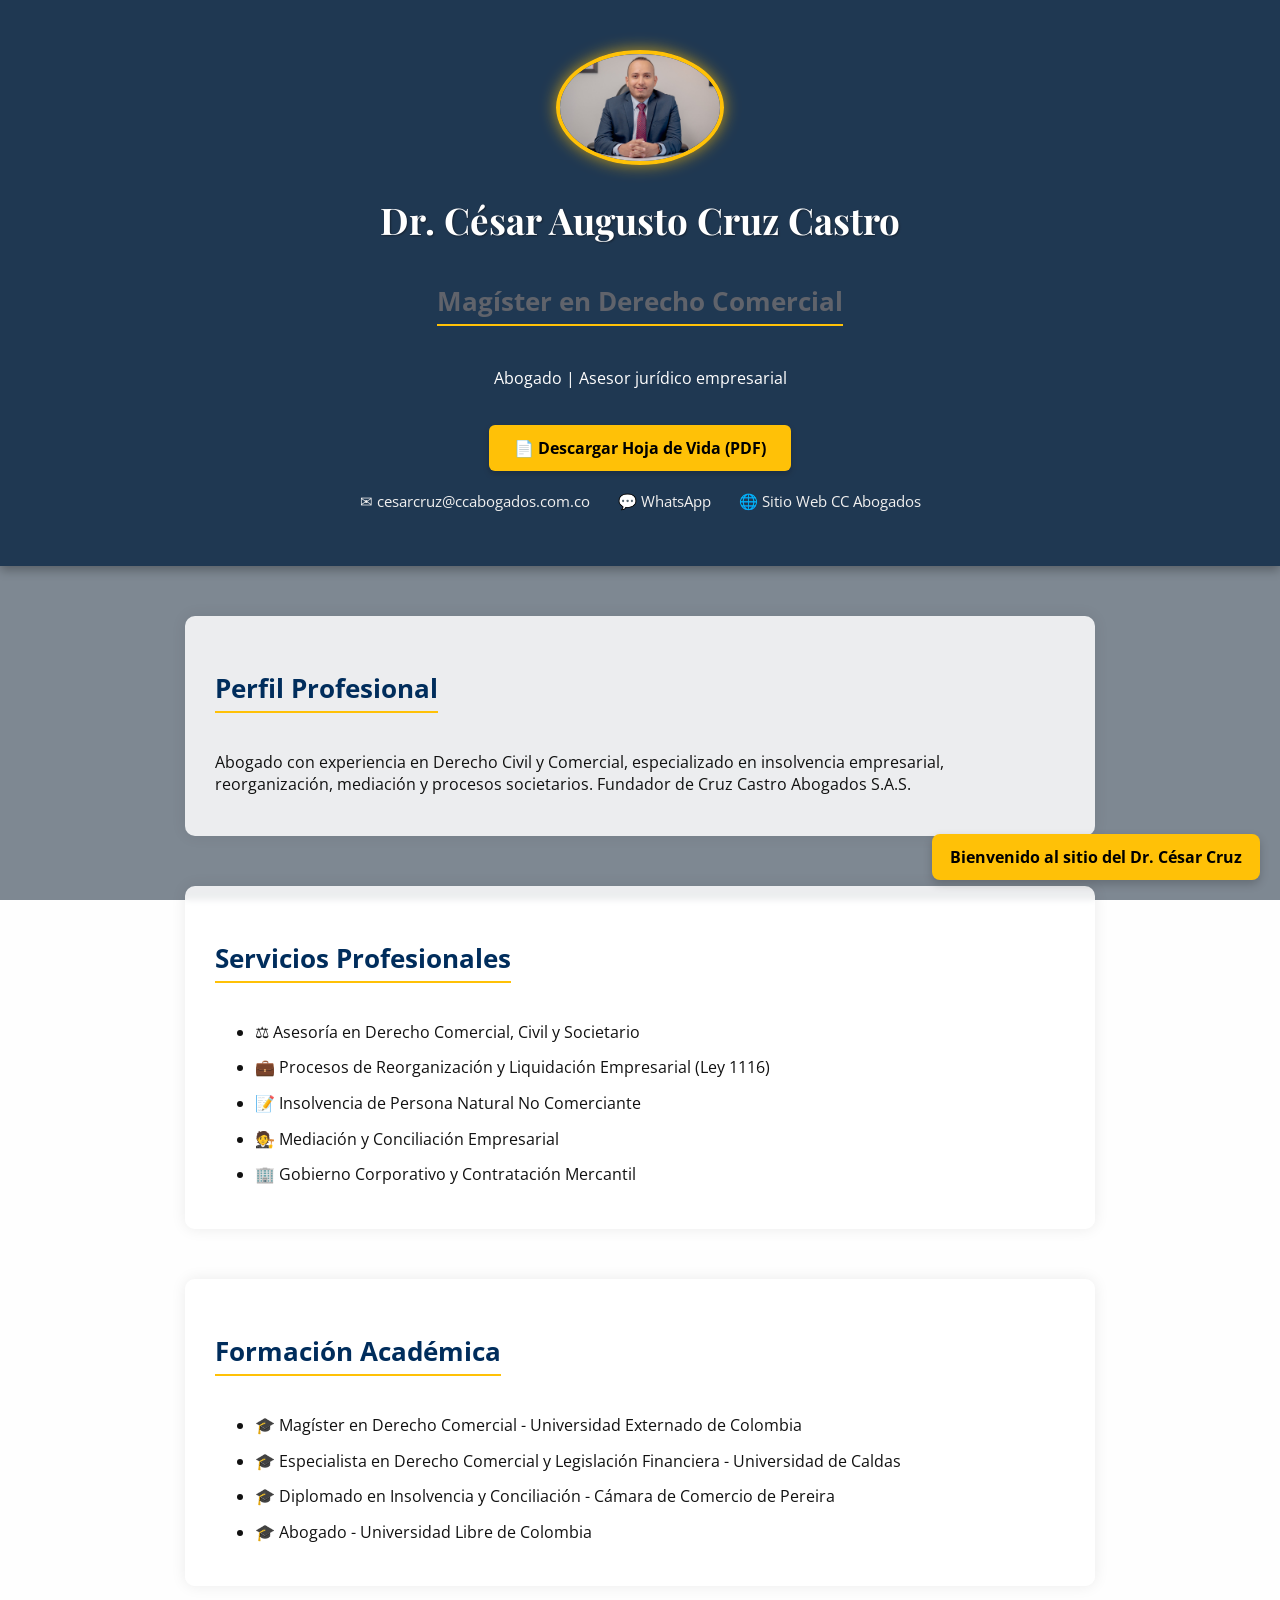
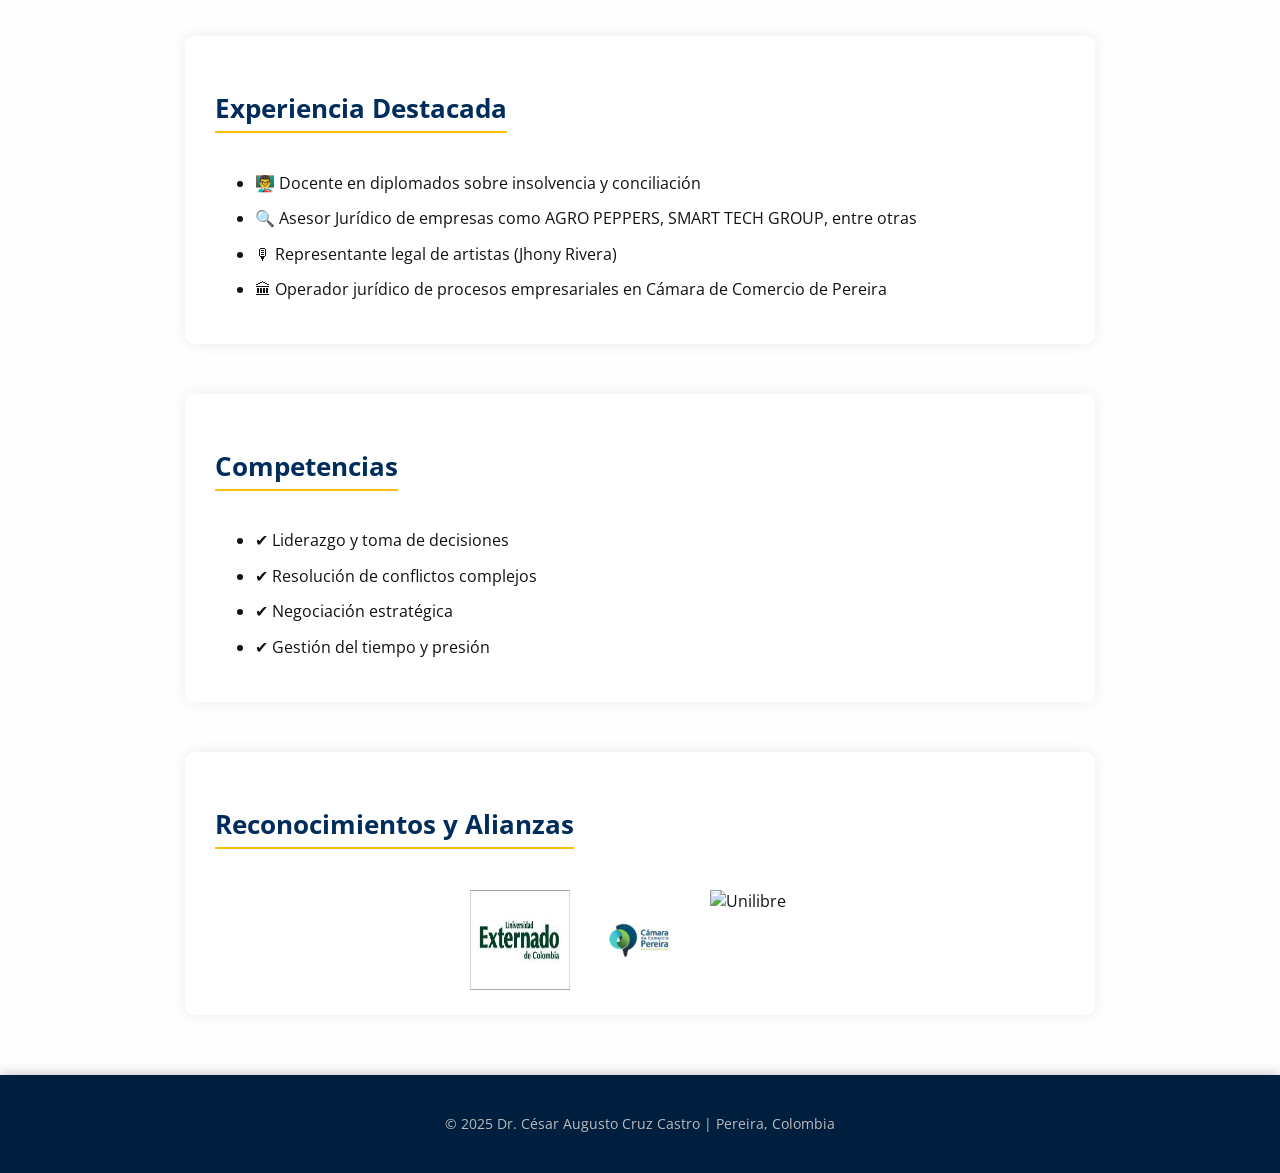
==== index.html @ fcf8c2a8 "Add files via upload" ====
<!DOCTYPE html>
<html lang="es">
<head>
  <meta charset="UTF-8" />
  <meta name="viewport" content="width=device-width, initial-scale=1.0"/>
  <title>César Augusto Cruz Castro - Hoja de Vida</title>

  <!-- Estilos -->
  <link rel="stylesheet" href="style.css"/>
  <link href="https://fonts.googleapis.com/css2?family=Playfair+Display:wght@600&family=Open+Sans&display=swap" rel="stylesheet">
  <link rel="stylesheet" href="https://unpkg.com/aos@2.3.1/dist/aos.css"/>
</head>
<body>

  <!-- 🎥 VIDEO DE FONDO -->
<video autoplay muted loop id="background-video">
  <source src="assets/video-fondo.mp4" type="video/mp4">
</video>
<div id="video-overlay"></div>
<div class="toast" id="toast">Bienvenido al sitio del Dr. César Cruz</div>



  <!-- ENCABEZADO -->
  <header class="hero">
    <img src="assets/foto.png" alt="César Augusto Cruz" class="hero-img">
    <h1>Dr. César Augusto Cruz Castro</h1>
    <h3>Magíster en Derecho Comercial</h3>
    <p>Abogado | Asesor jurídico empresarial</p>
    <a class="btn" href="assets/cv-cesar-cruz.pdf" download>📄 Descargar Hoja de Vida (PDF)</a>
    <div class="contact-links">
      <a href="mailto:cesarcruz@ccabogados.com.co">✉ cesarcruz@ccabogados.com.co</a>
      <a href="https://wa.me/573117599590" target="_blank">💬 WhatsApp</a>
      <a href="https://www.ccabogados.com.co" target="_blank">🌐 Sitio Web CC Abogados</a>
    </div>
  </header>

  <!-- SECCIONES CON ANIMACIÓN -->
  <section data-aos="fade-up">
    <h2>Perfil Profesional</h2>
    <p>Abogado con experiencia en Derecho Civil y Comercial, especializado en insolvencia empresarial, reorganización, mediación y procesos societarios. Fundador de Cruz Castro Abogados S.A.S.</p>
  </section>

  <section data-aos="fade-right">
    <h2>Servicios Profesionales</h2>
    <ul>
      <li>⚖ Asesoría en Derecho Comercial, Civil y Societario</li>
      <li>💼 Procesos de Reorganización y Liquidación Empresarial (Ley 1116)</li>
      <li>📝 Insolvencia de Persona Natural No Comerciante</li>
      <li>🧑‍⚖️ Mediación y Conciliación Empresarial</li>
      <li>🏢 Gobierno Corporativo y Contratación Mercantil</li>
    </ul>
  </section>

  <section data-aos="zoom-in">
    <h2>Formación Académica</h2>
    <ul>
      <li>🎓 Magíster en Derecho Comercial - Universidad Externado de Colombia</li>
      <li>🎓 Especialista en Derecho Comercial y Legislación Financiera - Universidad de Caldas</li>
      <li>🎓 Diplomado en Insolvencia y Conciliación - Cámara de Comercio de Pereira</li>
      <li>🎓 Abogado - Universidad Libre de Colombia</li>
    </ul>
  </section>

  <section data-aos="fade-left">
    <h2>Experiencia Destacada</h2>
    <ul>
      <li>👨‍🏫 Docente en diplomados sobre insolvencia y conciliación</li>
      <li>🔍 Asesor Jurídico de empresas como AGRO PEPPERS, SMART TECH GROUP, entre otras</li>
      <li>🎙 Representante legal de artistas (Jhony Rivera)</li>
      <li>🏛 Operador jurídico de procesos empresariales en Cámara de Comercio de Pereira</li>
    </ul>
  </section>

  <section data-aos="fade-up">
    <h2>Competencias</h2>
    <ul>
      <li>✔ Liderazgo y toma de decisiones</li>
      <li>✔ Resolución de conflictos complejos</li>
      <li>✔ Negociación estratégica</li>
      <li>✔ Gestión del tiempo y presión</li>
    </ul>
  </section>

  <section class="logos" data-aos="fade-up">
    <h2>Reconocimientos y Alianzas</h2>
    <div class="logo-grid">
      <img src="assets/Externado.jpg" alt="Externado" class="icono">
      <img src="assets/camara-comercio.png" alt="Cámara de Comercio" class="icono">
      <img src="assets/unilibre.png" alt="Unilibre" class="icono">
    </div>
  </section>

  <!-- PIE DE PÁGINA -->
  <footer>
    <p>© 2025 Dr. César Augusto Cruz Castro | Pereira, Colombia</p>
  </footer>

  <!-- LIBRERÍAS Y EFECTOS -->
  <script src="https://unpkg.com/aos@2.3.1/dist/aos.js"></script>
  <script>AOS.init({ duration: 1000 });</script>
  <script src="script.js"></script>
</body>
</html>
---- style.css ----
/* 🎥 Video de fondo */
#background-video {
  position: fixed;
  top: 0;
  left: 0;
  min-width: 100%;
  min-height: 100%;
  object-fit: cover;
  z-index: -2;
  opacity: 1;
}

/* Capa de oscurecimiento sobre el video */
#video-overlay {
  position: fixed;
  top: 0;
  left: 0;
  width: 100%;
  height: 100%;
  background: rgba(0, 21, 40, 0.5); /* Oscurece sin ocultar */
  z-index: -1;
}

/* Toast de bienvenida */
.toast {
  position: fixed;
  bottom: 20px;
  right: 20px;
  background: #ffc107;
  color: #000;
  padding: 12px 18px;
  border-radius: 8px;
  font-weight: bold;
  box-shadow: 0 4px 10px rgba(0,0,0,0.2);
  z-index: 99;
  opacity: 0;
  transition: opacity 0.5s ease;
}
.toast.show {
  opacity: 1;
}

body {
  margin: 0;
  font-family: 'Open Sans', sans-serif;
  background: #fefefe;
  color: #111;
  scroll-behavior: smooth;
}

/* Encabezado translúcido */
header.hero {
  text-align: center;
  background: rgba(0, 30, 60, 0.75);
  color: white;
  padding: 50px 20px;
  box-shadow: 0 4px 10px rgba(0,0,0,0.3);
  animation: fadeIn 1.2s ease-in;
}

.hero-img {
  width: 160px;
  border-radius: 50%;
  border: 4px solid #ffc107;
  margin-bottom: 15px;
  box-shadow: 0 0 15px rgba(255, 193, 7, 0.7);
  transition: transform 0.4s ease;
}
.hero-img:hover {
  transform: scale(1.05);
}

h1 {
  font-family: 'Playfair Display', serif;
  font-size: 2.3em;
  margin: 10px 0;
  text-shadow: 1px 1px 2px rgba(0,0,0,0.4);
}
h2 {
  color: #002d5c;
  margin-top: 30px;
  font-size: 1.6em;
  border-bottom: 2px solid #ffc107;
  display: inline-block;
  padding-bottom: 5px;
}
h3 {
  color: #6c6c70d7;
  margin-top: 30px;
  font-size: 1.6em;
  border-bottom: 2px solid #ffc107;
  display: inline-block;
  padding-bottom: 5px;
}

/* Secciones translúcidas */
section {
  max-width: 850px;
  margin: 50px auto;
  padding: 25px 30px;
  background: rgba(255, 255, 255, 0.85);
  backdrop-filter: blur(3px);
  border-radius: 10px;
  box-shadow: 0 0 15px rgba(0,0,0,0.08);
  transition: transform 0.3s ease;
}
section:hover {
  transform: translateY(-4px);
}

ul li {
  margin: 10px 0;
  line-height: 1.6;
}

.btn {
  display: inline-block;
  margin-top: 20px;
  padding: 12px 25px;
  background: #ffc107;
  color: black;
  text-decoration: none;
  font-weight: bold;
  border-radius: 6px;
  box-shadow: 0 3px 6px rgba(0,0,0,0.2);
  transition: background 0.3s ease, transform 0.3s ease;
}
.btn:hover {
  background: #ffda44;
  transform: scale(1.05);
}

.contact-links {
  margin-top: 15px;
}
.contact-links a {
  display: inline-block;
  margin: 5px 12px;
  color: #f0f0f0;
  text-decoration: none;
  font-size: 0.95em;
  transition: color 0.3s;
}
.contact-links a:hover {
  color: #ffc107;
}

.logo-grid {
  display: flex;
  justify-content: center;
  flex-wrap: wrap;
  gap: 20px;
  margin-top: 20px;
}
.logo-grid img.icono {
  width: 100px;
  transition: transform 0.3s ease;
}
.logo-grid img.icono:hover {
  transform: scale(1.1);
}

footer {
  text-align: center;
  padding: 25px;
  background: #001f3f;
  color: #bbb;
  font-size: 0.9em;
  margin-top: 60px;
  box-shadow: 0 -2px 10px rgba(0,0,0,0.2);
}

@keyframes fadeIn {
  from { opacity: 0; transform: translateY(-20px); }
  to   { opacity: 1; transform: translateY(0); }
}
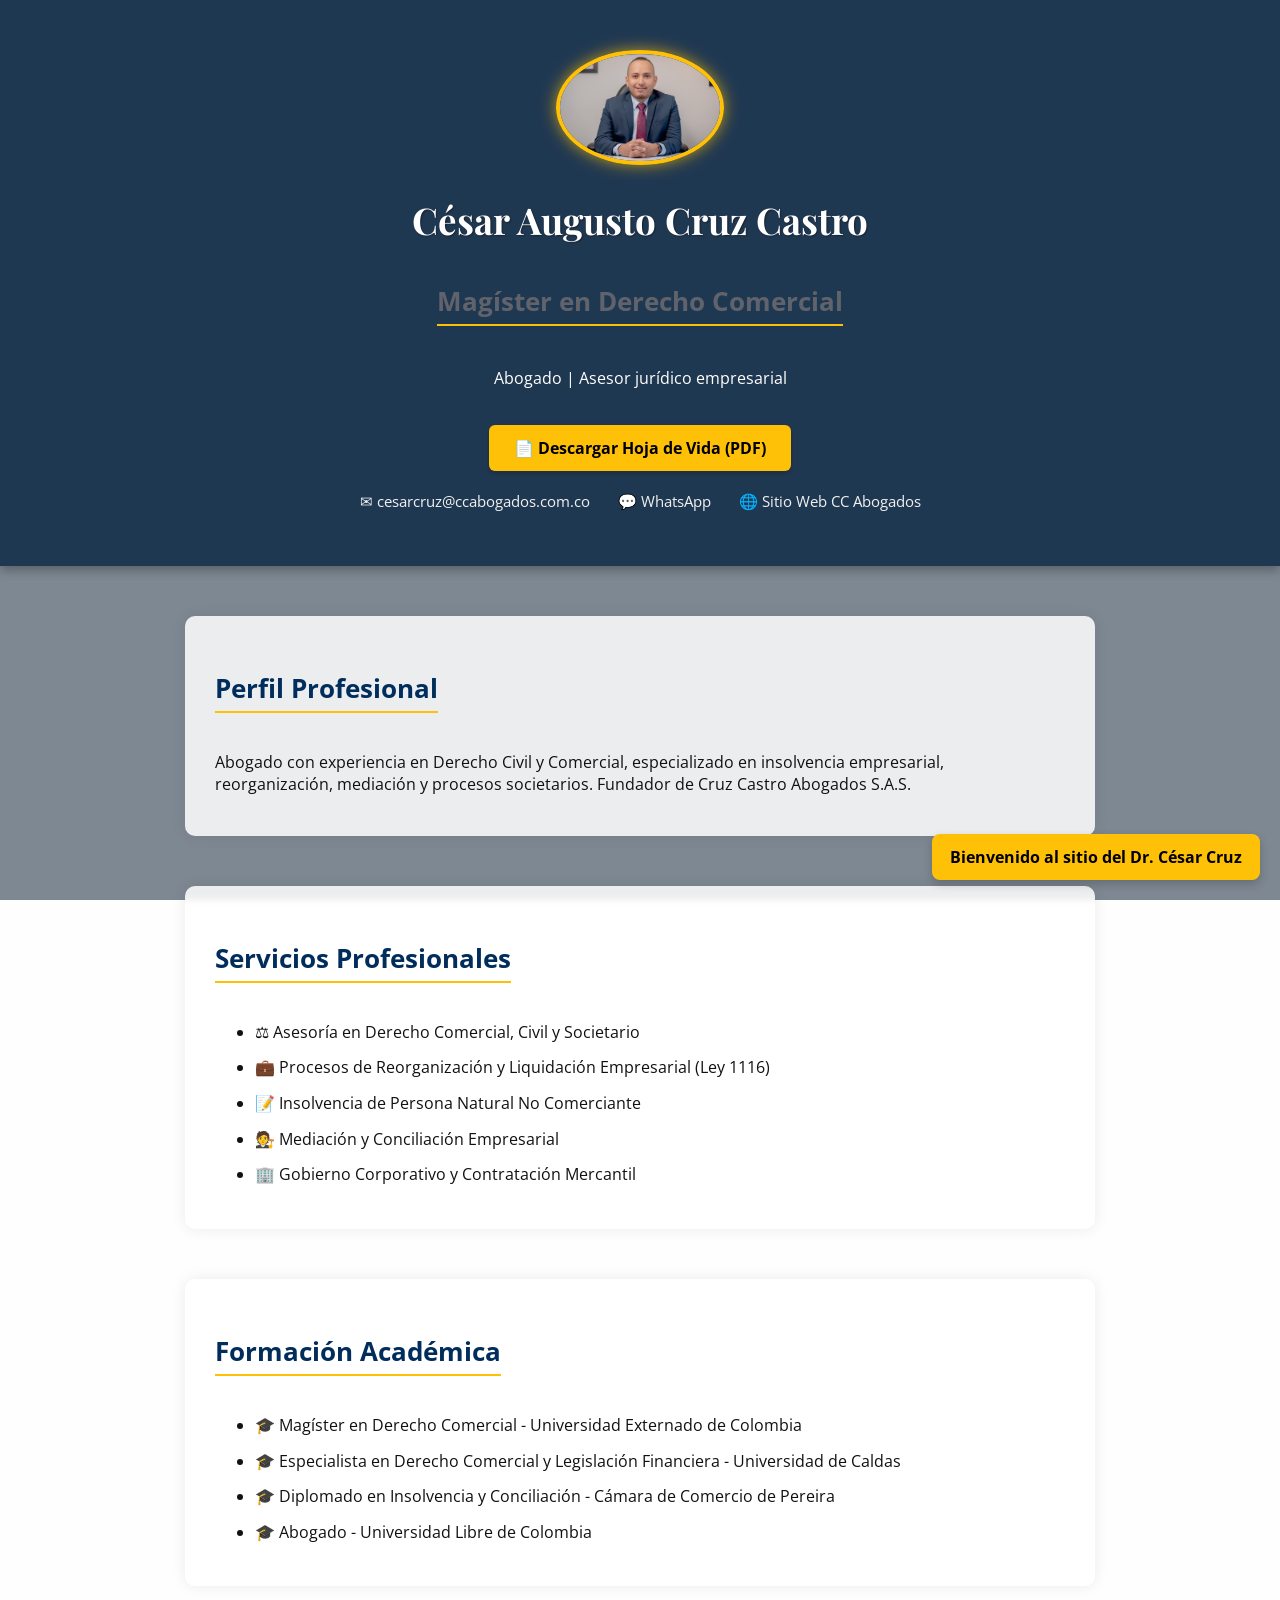
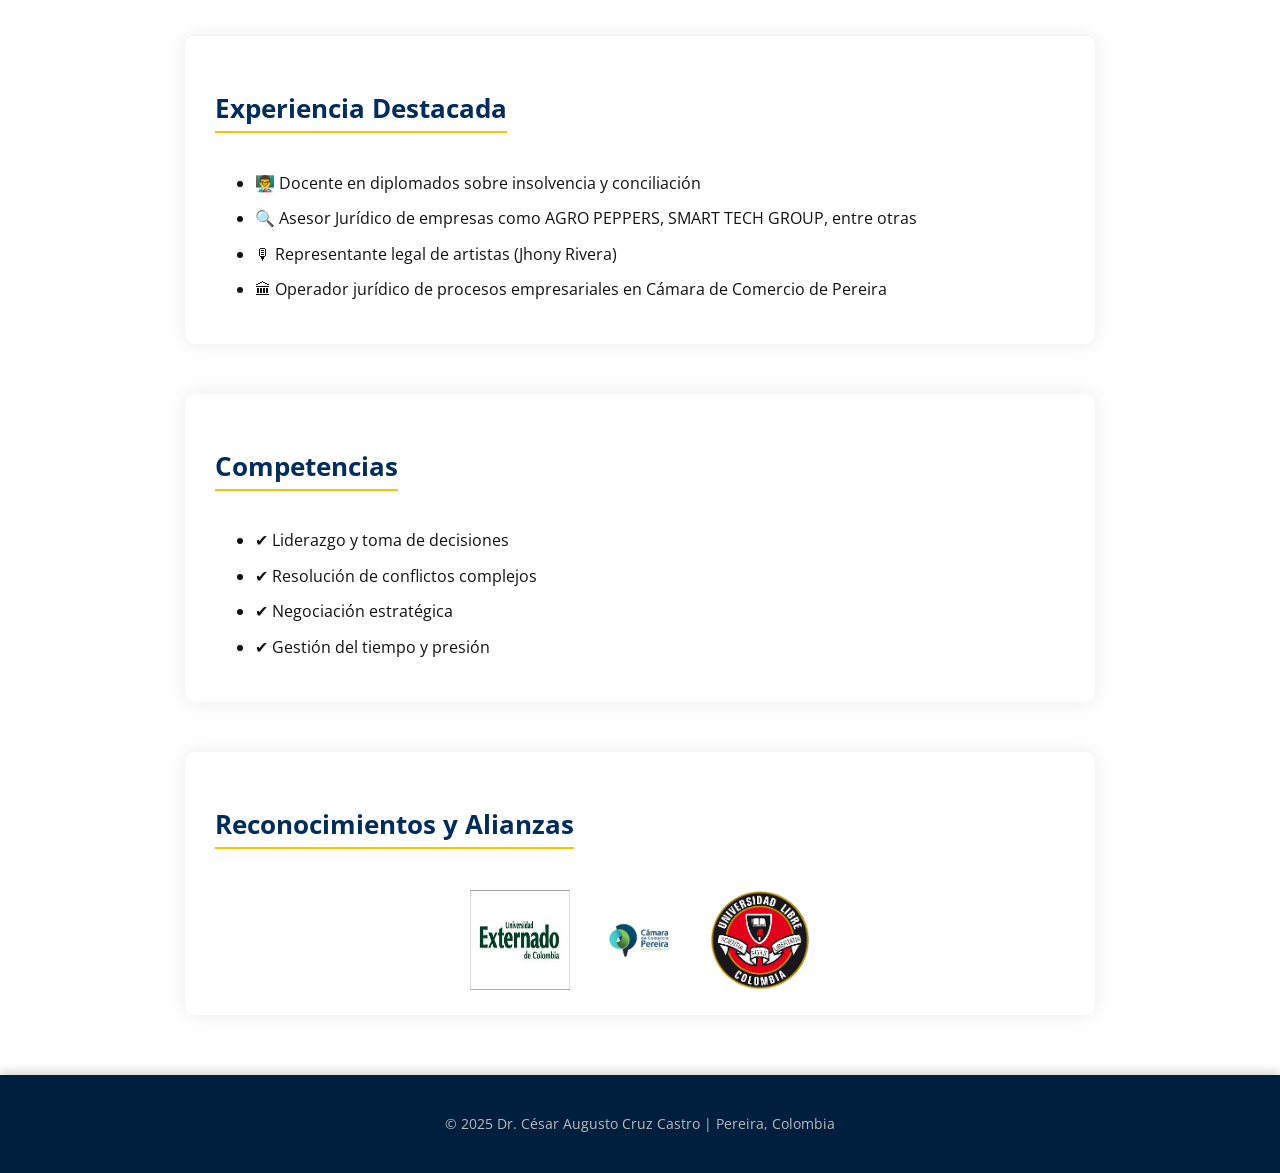
==== commit 8cb57b97: "Update index.html" ====
--- a/index.html
+++ b/index.html
@@ -24,7 +24,7 @@
   <!-- ENCABEZADO -->
   <header class="hero">
     <img src="assets/foto.png" alt="César Augusto Cruz" class="hero-img">
-    <h1>Dr. César Augusto Cruz Castro</h1>
+    <h1>César Augusto Cruz Castro</h1>
     <h3>Magíster en Derecho Comercial</h3>
     <p>Abogado | Asesor jurídico empresarial</p>
     <a class="btn" href="assets/cv-cesar-cruz.pdf" download>📄 Descargar Hoja de Vida (PDF)</a>
@@ -87,7 +87,7 @@
     <div class="logo-grid">
       <img src="assets/Externado.jpg" alt="Externado" class="icono">
       <img src="assets/camara-comercio.png" alt="Cámara de Comercio" class="icono">
-      <img src="assets/unilibre.png" alt="Unilibre" class="icono">
+      <img src="assets/Unilibre.png" alt="Unilibre" class="icono">
     </div>
   </section>
 
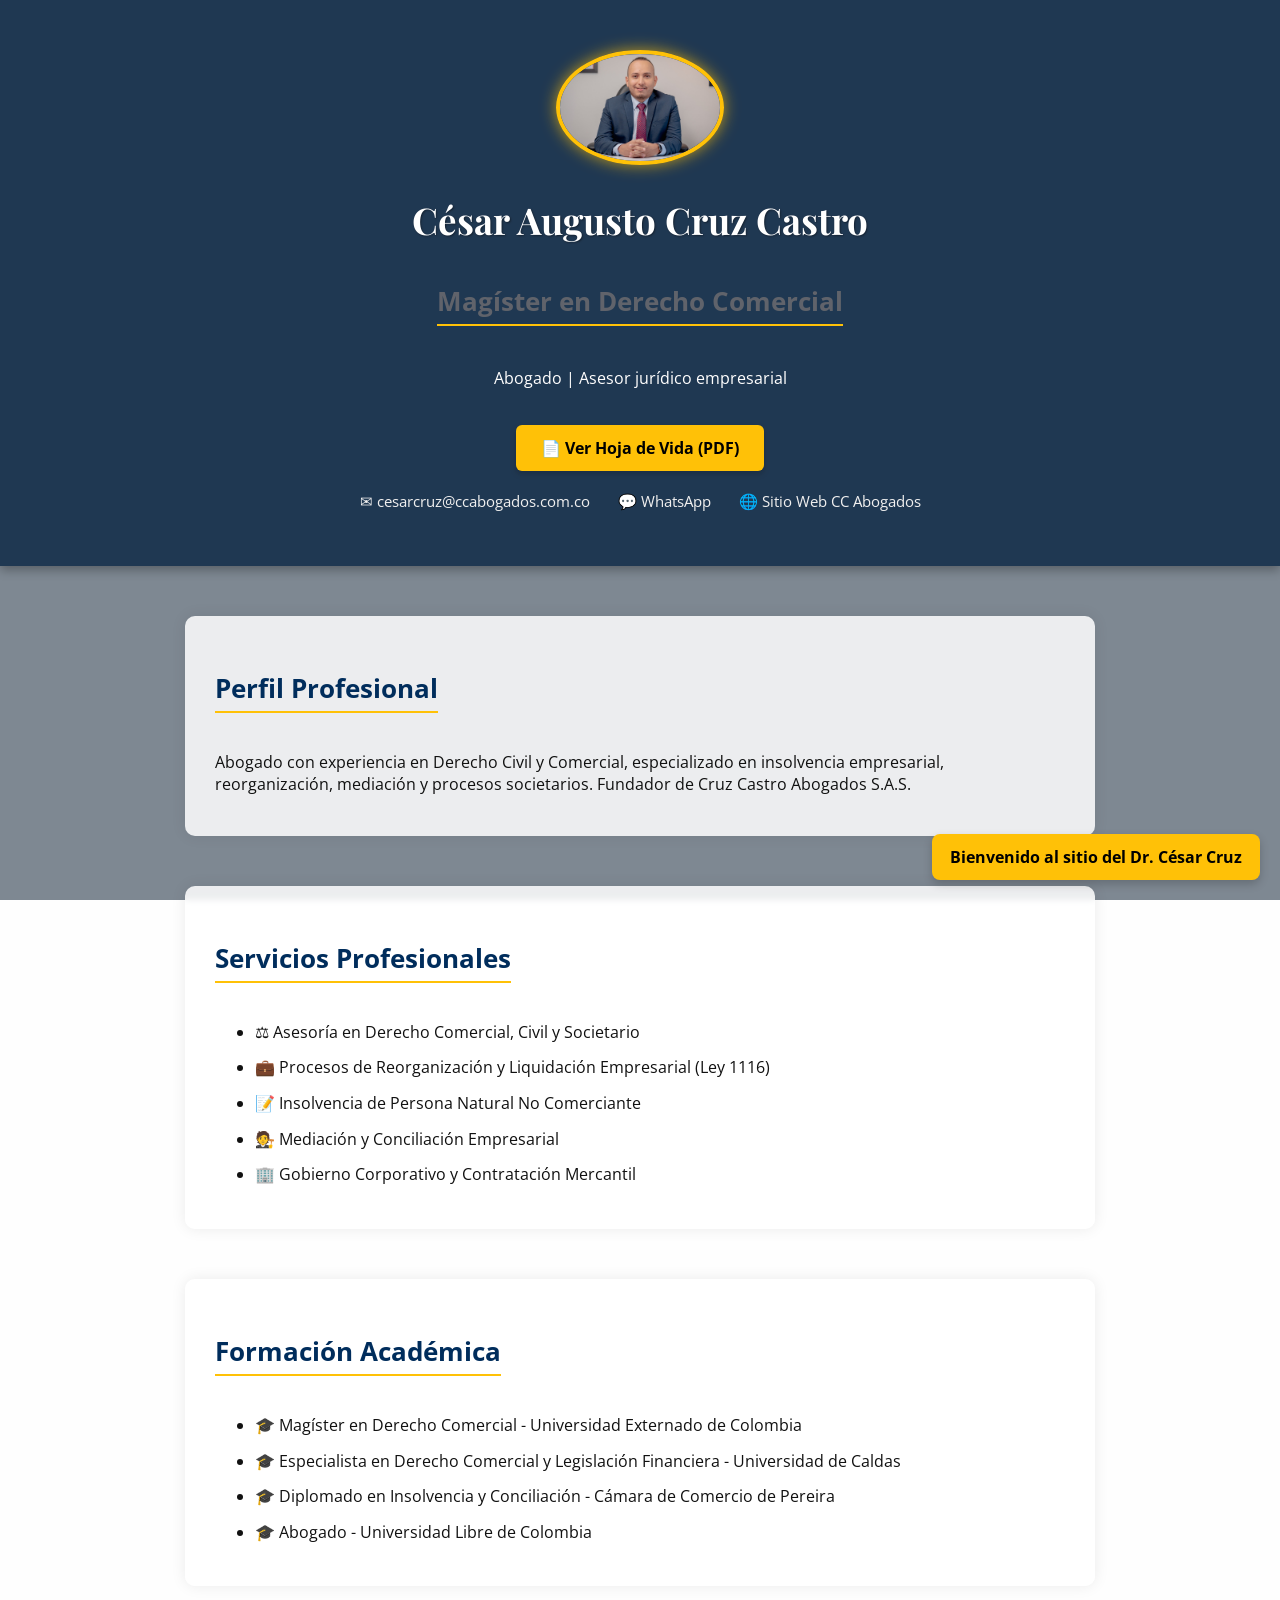
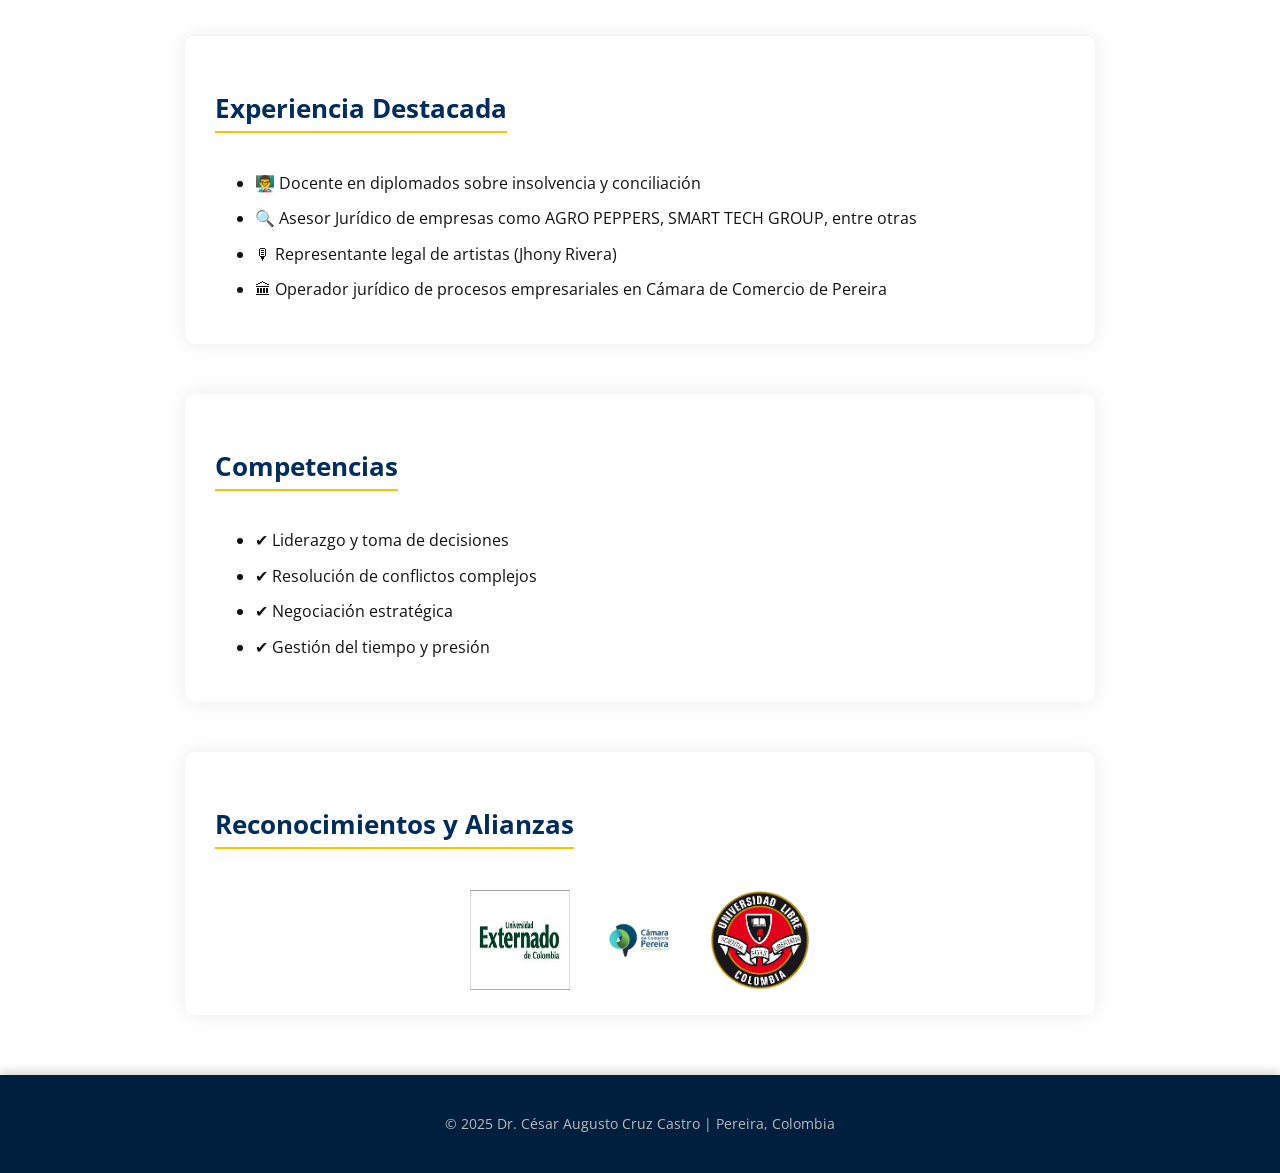
==== commit 9a30a3a3: "Update index.html" ====
--- a/index.html
+++ b/index.html
@@ -13,13 +13,11 @@
 <body>
 
   <!-- 🎥 VIDEO DE FONDO -->
-<video autoplay muted loop id="background-video">
-  <source src="assets/video-fondo.mp4" type="video/mp4">
-</video>
-<div id="video-overlay"></div>
-<div class="toast" id="toast">Bienvenido al sitio del Dr. César Cruz</div>
-
-
+  <video autoplay muted loop id="background-video">
+    <source src="assets/video-fondo.mp4" type="video/mp4">
+  </video>
+  <div id="video-overlay"></div>
+  <div class="toast" id="toast">Bienvenido al sitio del Dr. César Cruz</div>
 
   <!-- ENCABEZADO -->
   <header class="hero">
@@ -27,7 +25,12 @@
     <h1>César Augusto Cruz Castro</h1>
     <h3>Magíster en Derecho Comercial</h3>
     <p>Abogado | Asesor jurídico empresarial</p>
-    <a class="btn" href="assets/cv-cesar-cruz.pdf" download>📄 Descargar Hoja de Vida (PDF)</a>
+
+    <!-- ✅ ENLACE CORREGIDO -->
+    <a class="btn" href="assets/cv-cesar-cruz.pdf" target="_blank" rel="noopener noreferrer">
+      📄 Ver Hoja de Vida (PDF)
+    </a>
+
     <div class="contact-links">
       <a href="mailto:cesarcruz@ccabogados.com.co">✉ cesarcruz@ccabogados.com.co</a>
       <a href="https://wa.me/573117599590" target="_blank">💬 WhatsApp</a>
--- a/style.css
+++ b/style.css
@@ -3,11 +3,22 @@
   position: fixed;
   top: 0;
   left: 0;
-  min-width: 100%;
-  min-height: 100%;
+  width: 100vw;
+  height: 100vh;
   object-fit: cover;
   z-index: -2;
   opacity: 1;
+  pointer-events: none;
+  transition: all 0.3s ease;
+}
+
+/* Ajustes móviles */
+@media (max-width: 768px) {
+  #background-video {
+    object-fit: contain;
+    width: 100%;
+    height: 100%;
+  }
 }
 
 /* Capa de oscurecimiento sobre el video */
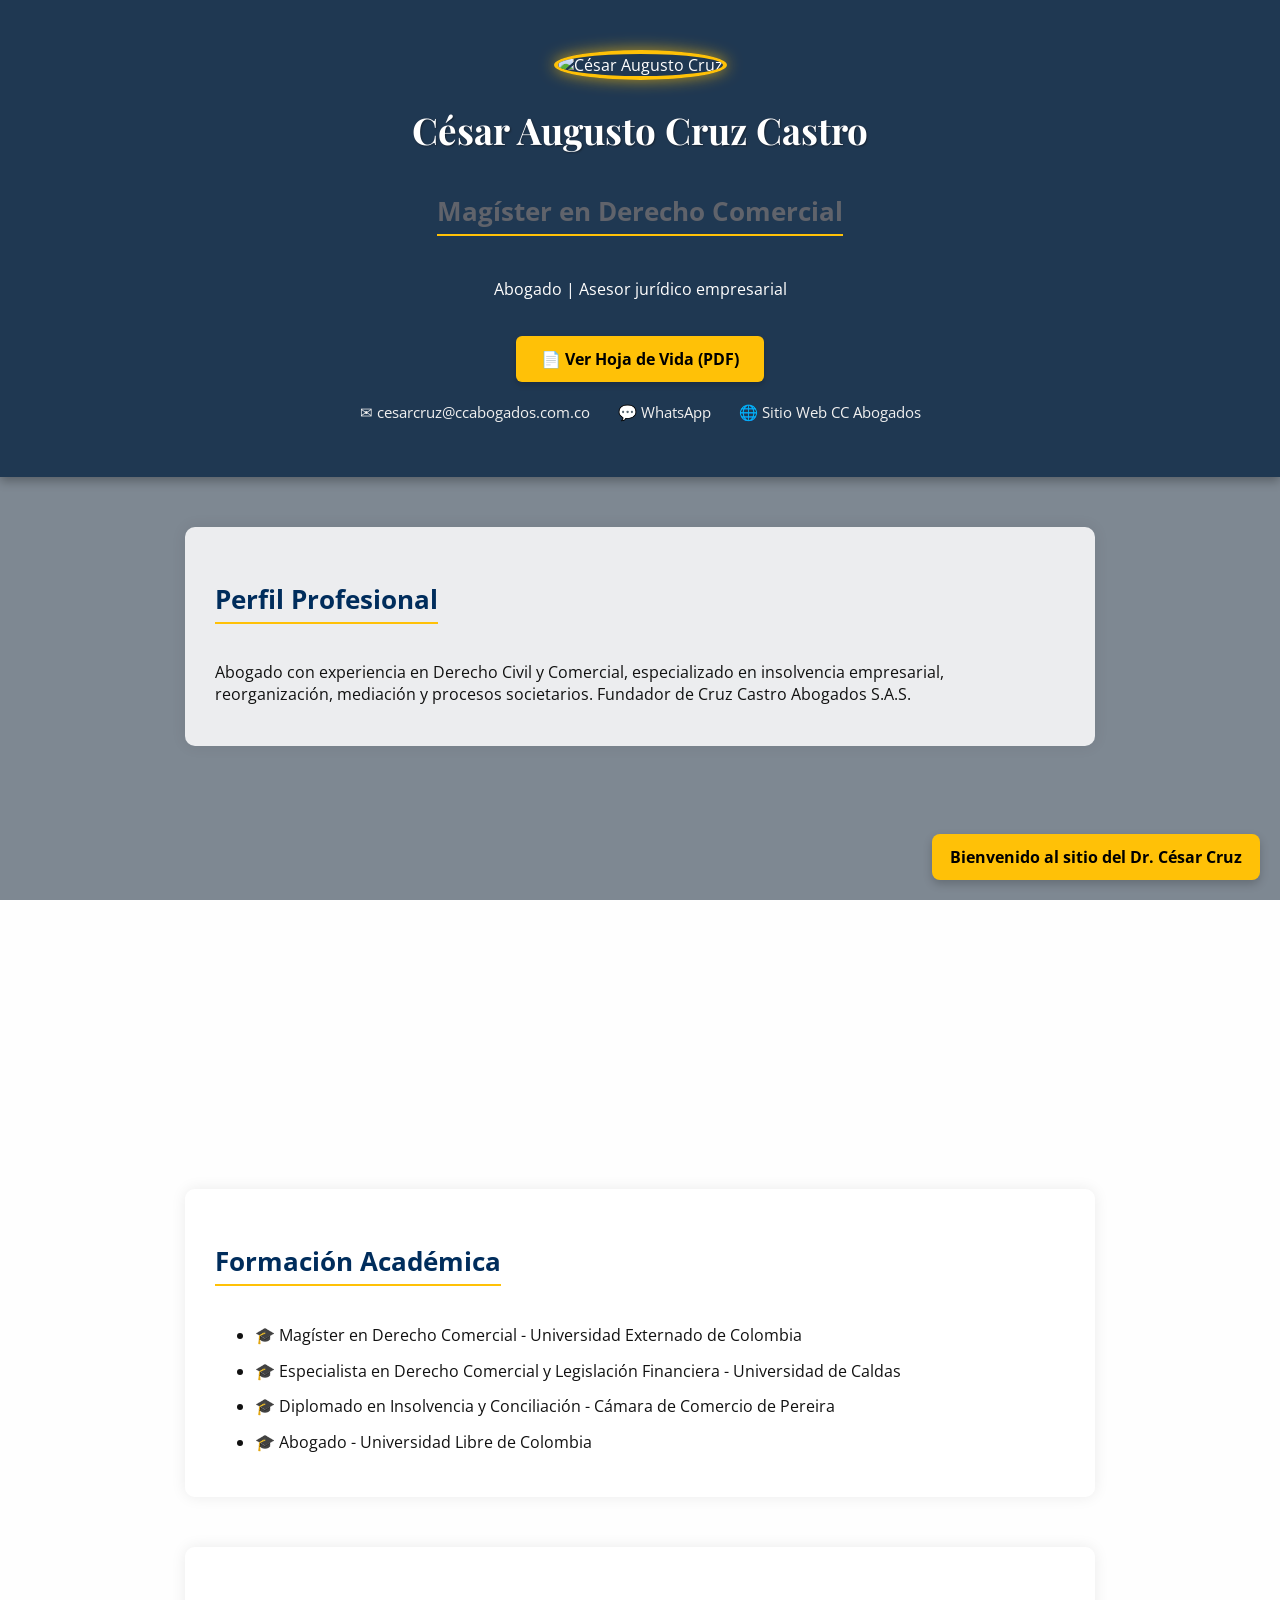
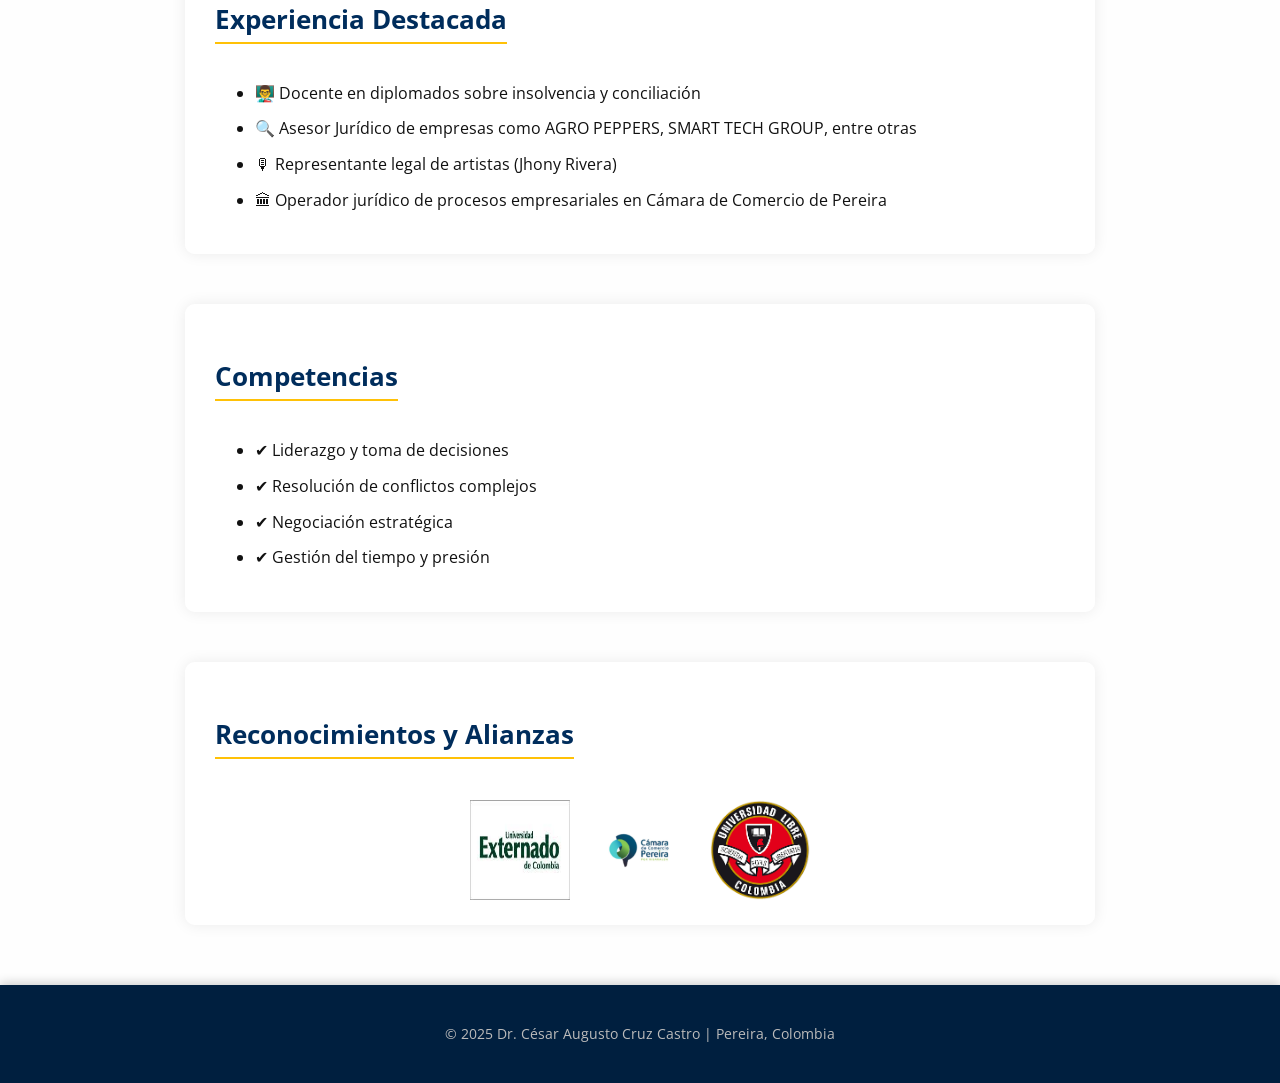
==== commit 0aeb65f0: "Update index.html with new content and styles" ====
--- a/index.html
+++ b/index.html
@@ -21,13 +21,13 @@
 
   <!-- ENCABEZADO -->
   <header class="hero">
-    <img src="assets/foto.png" alt="César Augusto Cruz" class="hero-img">
+    <img src="assets/foto2.png" alt="César Augusto Cruz" class="hero-img">
     <h1>César Augusto Cruz Castro</h1>
     <h3>Magíster en Derecho Comercial</h3>
     <p>Abogado | Asesor jurídico empresarial</p>
 
     <!-- ✅ ENLACE CORREGIDO -->
-    <a class="btn" href="assets/cv-cesar-cruz.pdf" target="_blank" rel="noopener noreferrer">
+    <a class="btn" href="assets/Hoja de Vida Cesar Cruz.pdf" target="_blank" rel="noopener noreferrer">
       📄 Ver Hoja de Vida (PDF)
     </a>
 
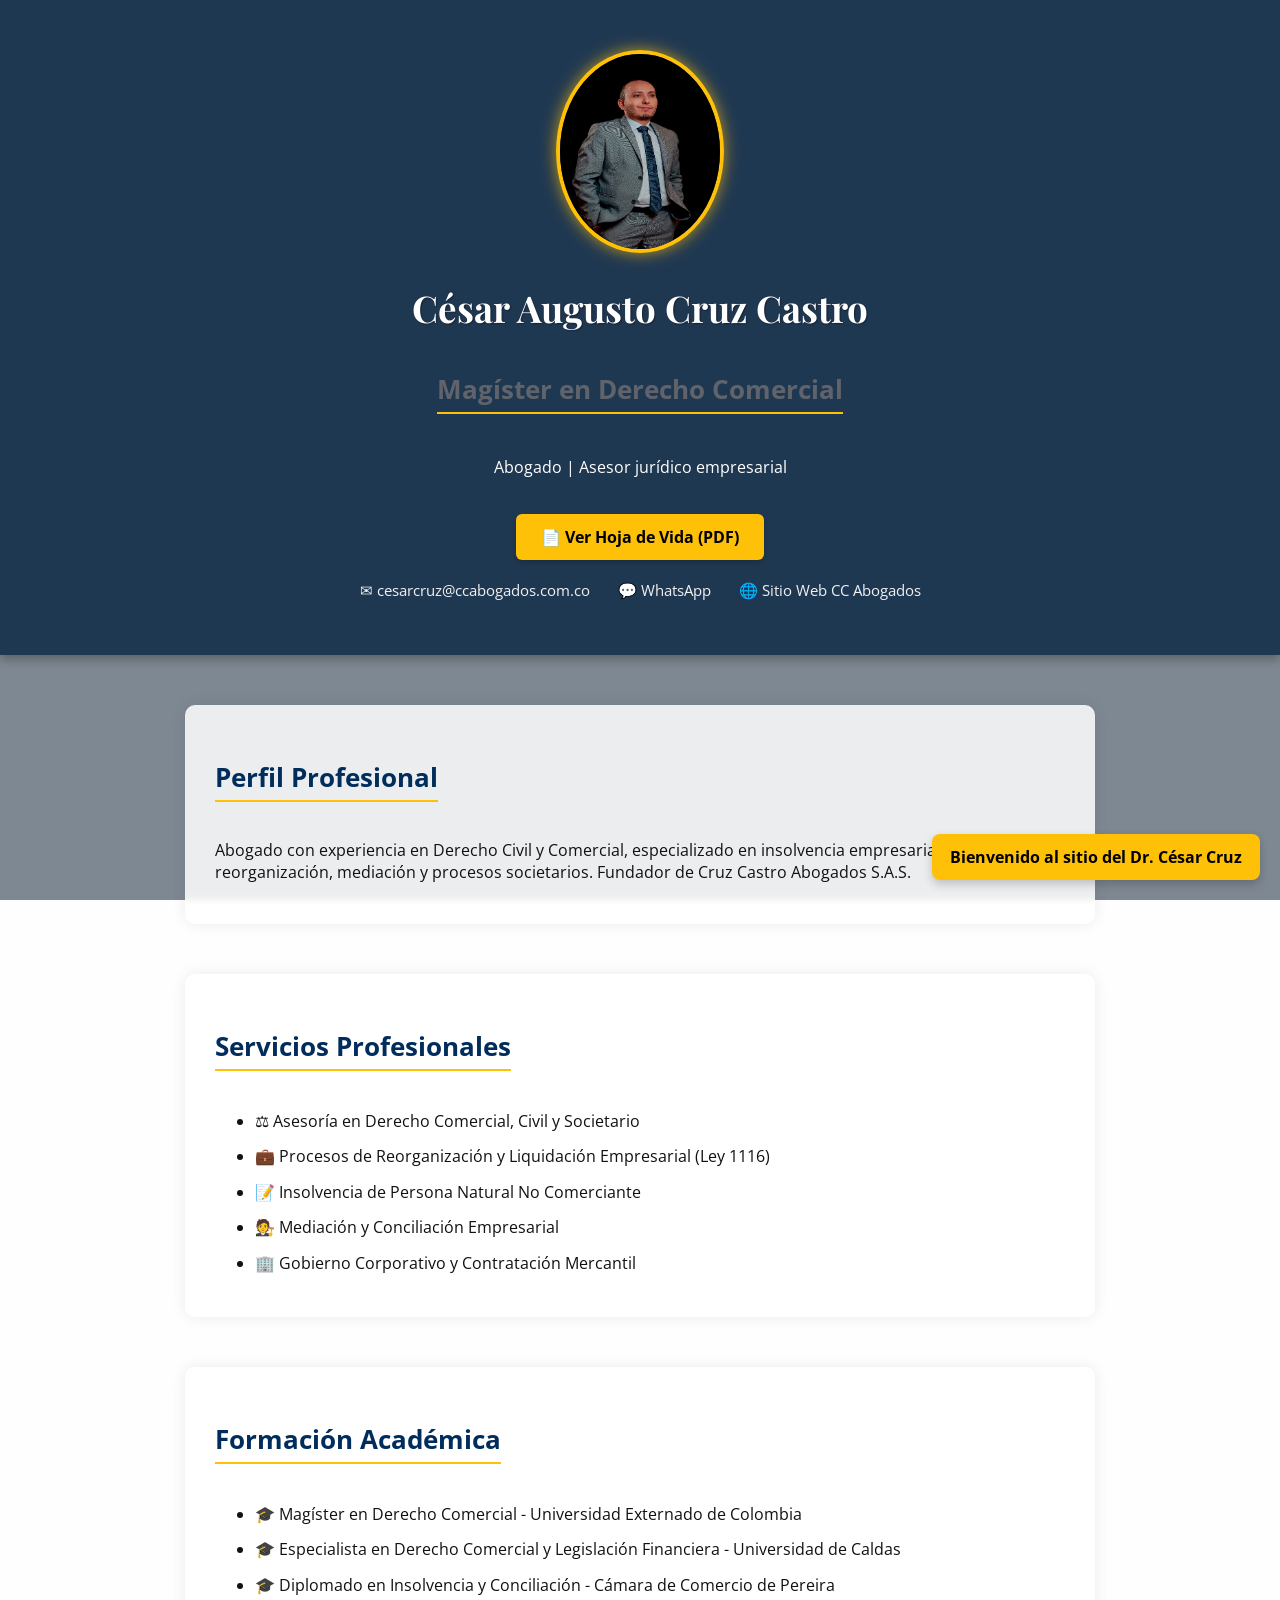
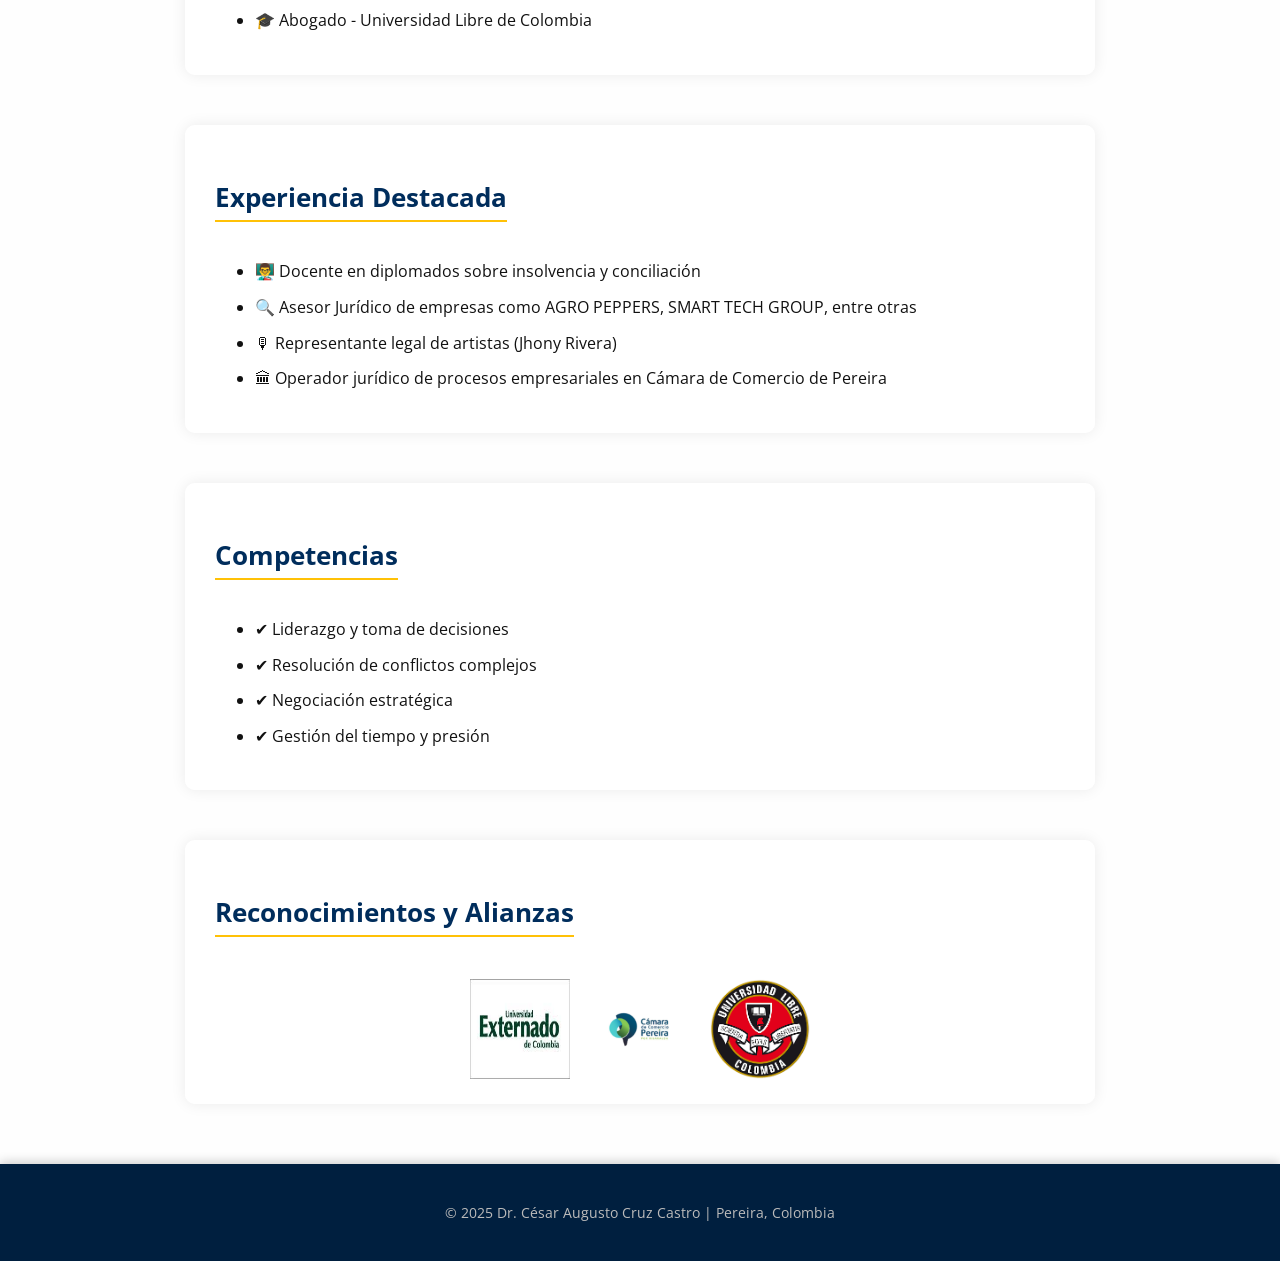
==== commit 54be2a75: "Prueba de actualización" ====
--- a/index.html
+++ b/index.html
@@ -1,107 +1,144 @@
-<!DOCTYPE html>
+<!doctype html>
 <html lang="es">
-<head>
-  <meta charset="UTF-8" />
-  <meta name="viewport" content="width=device-width, initial-scale=1.0"/>
-  <title>César Augusto Cruz Castro - Hoja de Vida</title>
+  <head>
+    <meta charset="UTF-8" />
+    <meta name="viewport" content="width=device-width, initial-scale=1.0" />
+    <title>César Augusto Cruz Castro !! - Hoja de Vida</title>
 
-  <!-- Estilos -->
-  <link rel="stylesheet" href="style.css"/>
-  <link href="https://fonts.googleapis.com/css2?family=Playfair+Display:wght@600&family=Open+Sans&display=swap" rel="stylesheet">
-  <link rel="stylesheet" href="https://unpkg.com/aos@2.3.1/dist/aos.css"/>
-</head>
-<body>
+    <!-- Estilos -->
+    <link rel="stylesheet" href="style.css" />
+    <link
+      href="https://fonts.googleapis.com/css2?family=Playfair+Display:wght@600&family=Open+Sans&display=swap"
+      rel="stylesheet"
+    />
+    <link rel="stylesheet" href="https://unpkg.com/aos@2.3.1/dist/aos.css" />
+  </head>
+  <body>
+    <!-- 🎥 VIDEO DE FONDO -->
+    <video autoplay muted loop id="background-video">
+      <source src="assets/video-fondo.mp4" type="video/mp4" />
+    </video>
+    <div id="video-overlay"></div>
+    <div class="toast" id="toast">Bienvenido al sitio del Dr. César Cruz</div>
 
-  <!-- 🎥 VIDEO DE FONDO -->
-  <video autoplay muted loop id="background-video">
-    <source src="assets/video-fondo.mp4" type="video/mp4">
-  </video>
-  <div id="video-overlay"></div>
-  <div class="toast" id="toast">Bienvenido al sitio del Dr. César Cruz</div>
+    <!-- ENCABEZADO -->
+    <header class="hero">
+      <img src="assets/foto2.png" alt="César Augusto Cruz" class="hero-img" />
+      <h1>César Augusto Cruz Castro</h1>
+      <h3>Magíster en Derecho Comercial</h3>
+      <p>Abogado | Asesor jurídico empresarial</p>
 
-  <!-- ENCABEZADO -->
-  <header class="hero">
-    <img src="assets/foto2.png" alt="César Augusto Cruz" class="hero-img">
-    <h1>César Augusto Cruz Castro</h1>
-    <h3>Magíster en Derecho Comercial</h3>
-    <p>Abogado | Asesor jurídico empresarial</p>
+      <!-- ✅ ENLACE CORREGIDO -->
+      <a
+        class="btn"
+        href="assets/Hoja de Vida Cesar Cruz.pdf"
+        target="_blank"
+        rel="noopener noreferrer"
+      >
+        📄 Ver Hoja de Vida (PDF)
+      </a>
 
-    <!-- ✅ ENLACE CORREGIDO -->
-    <a class="btn" href="assets/Hoja de Vida Cesar Cruz.pdf" target="_blank" rel="noopener noreferrer">
-      📄 Ver Hoja de Vida (PDF)
-    </a>
+      <div class="contact-links">
+        <a href="mailto:cesarcruz@ccabogados.com.co"
+          >✉ cesarcruz@ccabogados.com.co</a
+        >
+        <a href="https://wa.me/573117599590" target="_blank">💬 WhatsApp</a>
+        <a href="https://www.ccabogados.com.co" target="_blank"
+          >🌐 Sitio Web CC Abogados</a
+        >
+      </div>
+    </header>
 
-    <div class="contact-links">
-      <a href="mailto:cesarcruz@ccabogados.com.co">✉ cesarcruz@ccabogados.com.co</a>
-      <a href="https://wa.me/573117599590" target="_blank">💬 WhatsApp</a>
-      <a href="https://www.ccabogados.com.co" target="_blank">🌐 Sitio Web CC Abogados</a>
-    </div>
-  </header>
+    <!-- SECCIONES CON ANIMACIÓN -->
+    <section data-aos="fade-up">
+      <h2>Perfil Profesional</h2>
+      <p>
+        Abogado con experiencia en Derecho Civil y Comercial, especializado en
+        insolvencia empresarial, reorganización, mediación y procesos
+        societarios. Fundador de Cruz Castro Abogados S.A.S.
+      </p>
+    </section>
 
-  <!-- SECCIONES CON ANIMACIÓN -->
-  <section data-aos="fade-up">
-    <h2>Perfil Profesional</h2>
-    <p>Abogado con experiencia en Derecho Civil y Comercial, especializado en insolvencia empresarial, reorganización, mediación y procesos societarios. Fundador de Cruz Castro Abogados S.A.S.</p>
-  </section>
+    <section data-aos="fade-right">
+      <h2>Servicios Profesionales</h2>
+      <ul>
+        <li>⚖ Asesoría en Derecho Comercial, Civil y Societario</li>
+        <li>
+          💼 Procesos de Reorganización y Liquidación Empresarial (Ley 1116)
+        </li>
+        <li>📝 Insolvencia de Persona Natural No Comerciante</li>
+        <li>🧑‍⚖️ Mediación y Conciliación Empresarial</li>
+        <li>🏢 Gobierno Corporativo y Contratación Mercantil</li>
+      </ul>
+    </section>
 
-  <section data-aos="fade-right">
-    <h2>Servicios Profesionales</h2>
-    <ul>
-      <li>⚖ Asesoría en Derecho Comercial, Civil y Societario</li>
-      <li>💼 Procesos de Reorganización y Liquidación Empresarial (Ley 1116)</li>
-      <li>📝 Insolvencia de Persona Natural No Comerciante</li>
-      <li>🧑‍⚖️ Mediación y Conciliación Empresarial</li>
-      <li>🏢 Gobierno Corporativo y Contratación Mercantil</li>
-    </ul>
-  </section>
+    <section data-aos="zoom-in">
+      <h2>Formación Académica</h2>
+      <ul>
+        <li>
+          🎓 Magíster en Derecho Comercial - Universidad Externado de Colombia
+        </li>
+        <li>
+          🎓 Especialista en Derecho Comercial y Legislación Financiera -
+          Universidad de Caldas
+        </li>
+        <li>
+          🎓 Diplomado en Insolvencia y Conciliación - Cámara de Comercio de
+          Pereira
+        </li>
+        <li>🎓 Abogado - Universidad Libre de Colombia</li>
+      </ul>
+    </section>
 
-  <section data-aos="zoom-in">
-    <h2>Formación Académica</h2>
-    <ul>
-      <li>🎓 Magíster en Derecho Comercial - Universidad Externado de Colombia</li>
-      <li>🎓 Especialista en Derecho Comercial y Legislación Financiera - Universidad de Caldas</li>
-      <li>🎓 Diplomado en Insolvencia y Conciliación - Cámara de Comercio de Pereira</li>
-      <li>🎓 Abogado - Universidad Libre de Colombia</li>
-    </ul>
-  </section>
+    <section data-aos="fade-left">
+      <h2>Experiencia Destacada</h2>
+      <ul>
+        <li>👨‍🏫 Docente en diplomados sobre insolvencia y conciliación</li>
+        <li>
+          🔍 Asesor Jurídico de empresas como AGRO PEPPERS, SMART TECH GROUP,
+          entre otras
+        </li>
+        <li>🎙 Representante legal de artistas (Jhony Rivera)</li>
+        <li>
+          🏛 Operador jurídico de procesos empresariales en Cámara de Comercio
+          de Pereira
+        </li>
+      </ul>
+    </section>
 
-  <section data-aos="fade-left">
-    <h2>Experiencia Destacada</h2>
-    <ul>
-      <li>👨‍🏫 Docente en diplomados sobre insolvencia y conciliación</li>
-      <li>🔍 Asesor Jurídico de empresas como AGRO PEPPERS, SMART TECH GROUP, entre otras</li>
-      <li>🎙 Representante legal de artistas (Jhony Rivera)</li>
-      <li>🏛 Operador jurídico de procesos empresariales en Cámara de Comercio de Pereira</li>
-    </ul>
-  </section>
+    <section data-aos="fade-up">
+      <h2>Competencias</h2>
+      <ul>
+        <li>✔ Liderazgo y toma de decisiones</li>
+        <li>✔ Resolución de conflictos complejos</li>
+        <li>✔ Negociación estratégica</li>
+        <li>✔ Gestión del tiempo y presión</li>
+      </ul>
+    </section>
 
-  <section data-aos="fade-up">
-    <h2>Competencias</h2>
-    <ul>
-      <li>✔ Liderazgo y toma de decisiones</li>
-      <li>✔ Resolución de conflictos complejos</li>
-      <li>✔ Negociación estratégica</li>
-      <li>✔ Gestión del tiempo y presión</li>
-    </ul>
-  </section>
+    <section class="logos" data-aos="fade-up">
+      <h2>Reconocimientos y Alianzas</h2>
+      <div class="logo-grid">
+        <img src="assets/Externado.jpg" alt="Externado" class="icono" />
+        <img
+          src="assets/camara-comercio.png"
+          alt="Cámara de Comercio"
+          class="icono"
+        />
+        <img src="assets/Unilibre.png" alt="Unilibre" class="icono" />
+      </div>
+    </section>
 
-  <section class="logos" data-aos="fade-up">
-    <h2>Reconocimientos y Alianzas</h2>
-    <div class="logo-grid">
-      <img src="assets/Externado.jpg" alt="Externado" class="icono">
-      <img src="assets/camara-comercio.png" alt="Cámara de Comercio" class="icono">
-      <img src="assets/Unilibre.png" alt="Unilibre" class="icono">
-    </div>
-  </section>
+    <!-- PIE DE PÁGINA -->
+    <footer>
+      <p>© 2025 Dr. César Augusto Cruz Castro | Pereira, Colombia</p>
+    </footer>
 
-  <!-- PIE DE PÁGINA -->
-  <footer>
-    <p>© 2025 Dr. César Augusto Cruz Castro | Pereira, Colombia</p>
-  </footer>
-
-  <!-- LIBRERÍAS Y EFECTOS -->
-  <script src="https://unpkg.com/aos@2.3.1/dist/aos.js"></script>
-  <script>AOS.init({ duration: 1000 });</script>
-  <script src="script.js"></script>
-</body>
+    <!-- LIBRERÍAS Y EFECTOS -->
+    <script src="https://unpkg.com/aos@2.3.1/dist/aos.js"></script>
+    <script>
+      AOS.init({ duration: 1000 });
+    </script>
+    <script src="script.js"></script>
+  </body>
 </html>
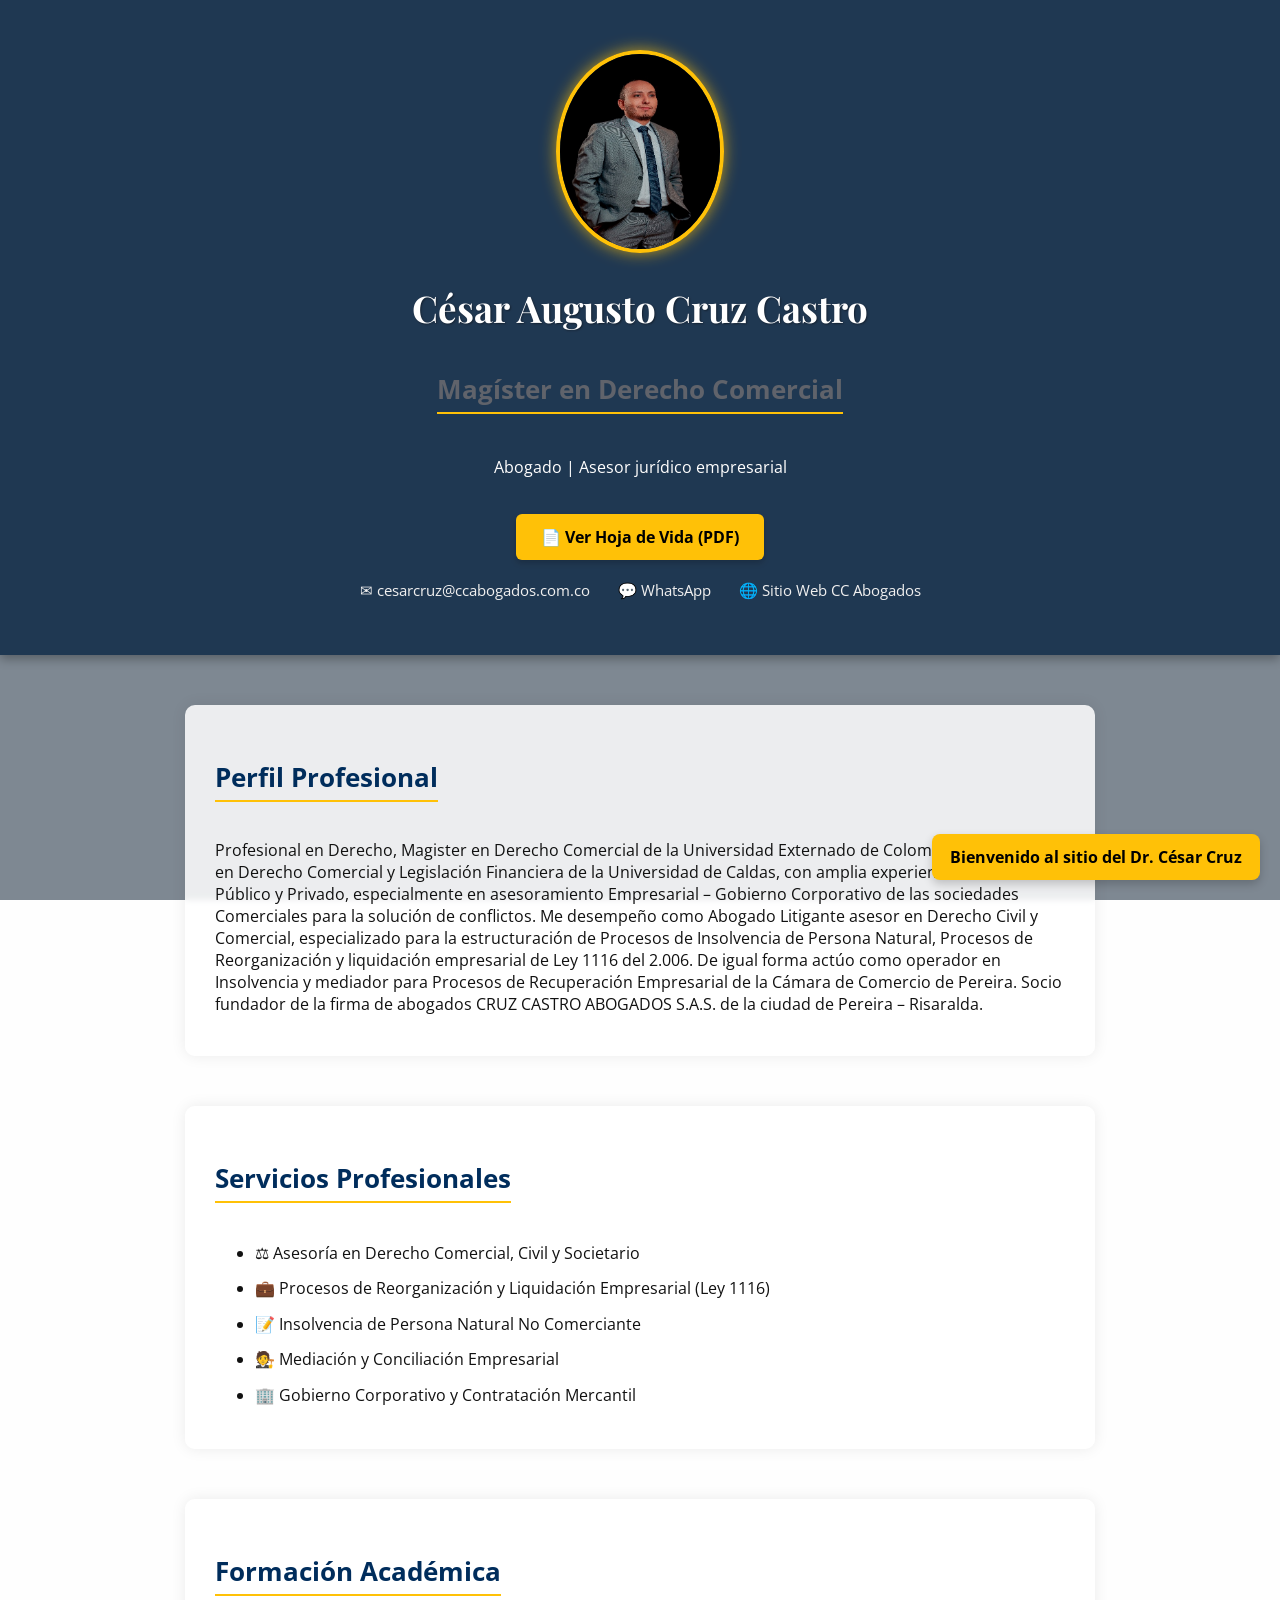
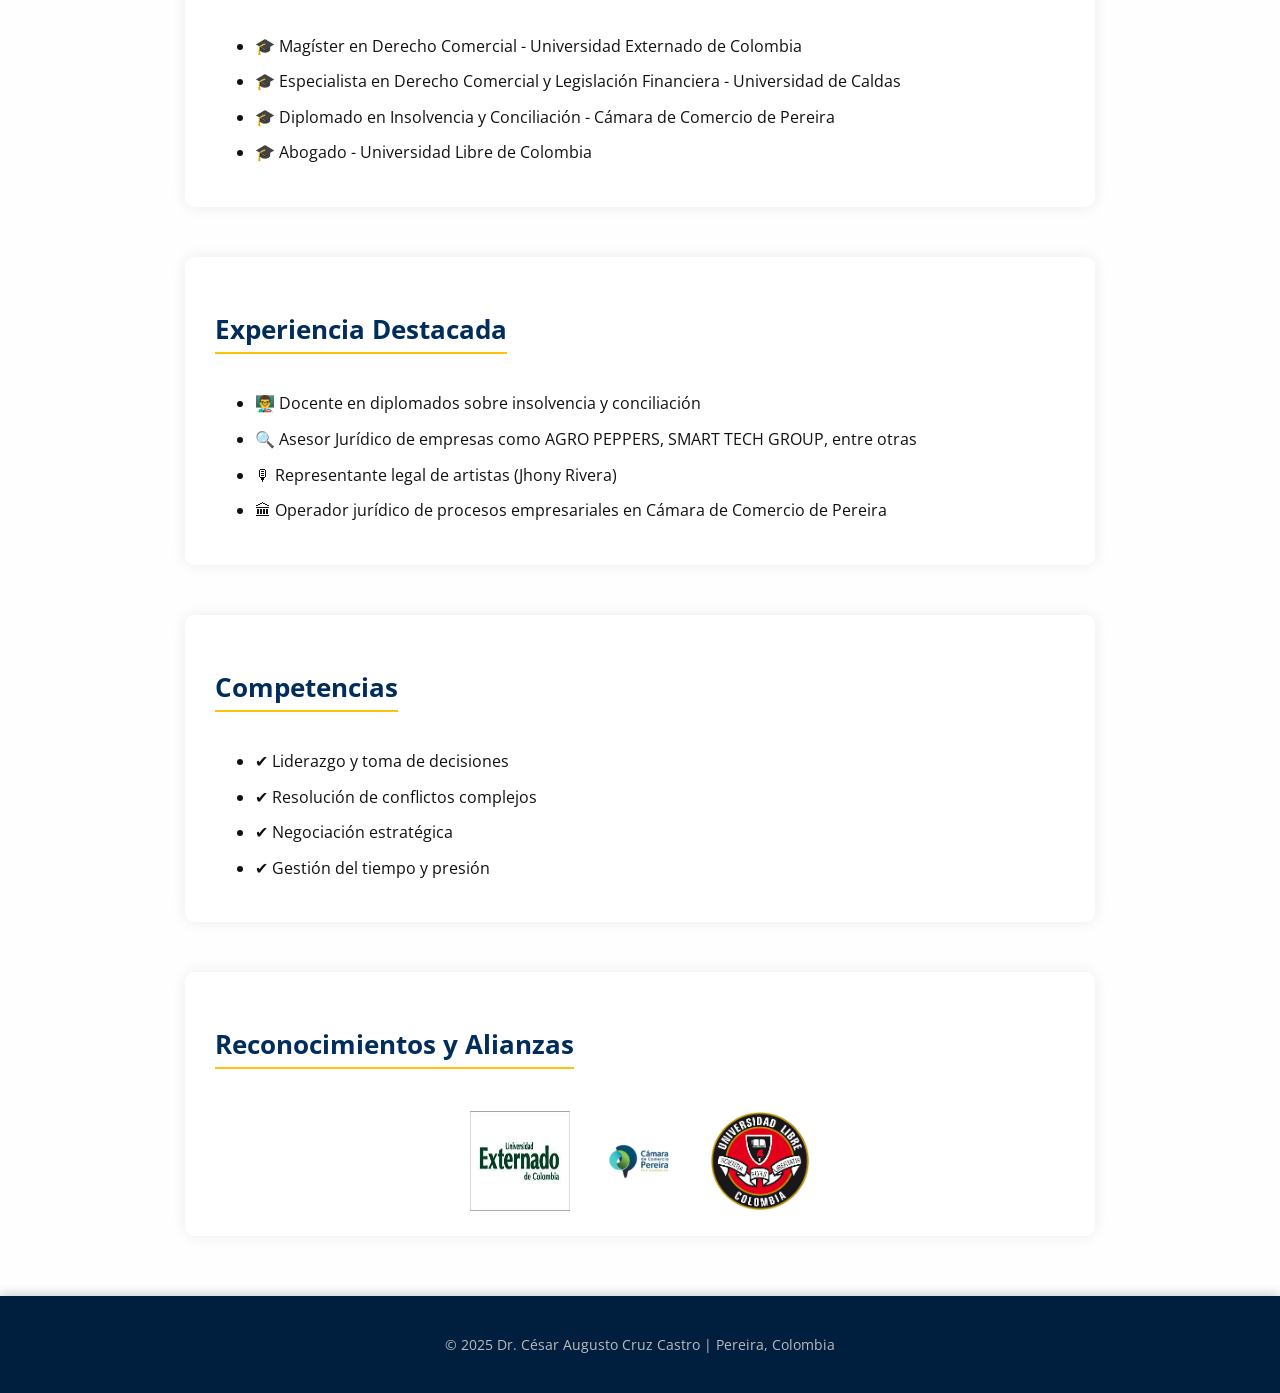
==== commit 0cf6d395: "Actualizacion perfil profesional y Hoja de Vida" ====
--- a/index.html
+++ b/index.html
@@ -31,7 +31,7 @@
       <!-- ✅ ENLACE CORREGIDO -->
       <a
         class="btn"
-        href="assets/Hoja de Vida Cesar Cruz.pdf"
+        href="assets/HOJA DE VIDA 2026 CESAR CRUZ.pdf"
         target="_blank"
         rel="noopener noreferrer"
       >
@@ -53,9 +53,18 @@
     <section data-aos="fade-up">
       <h2>Perfil Profesional</h2>
       <p>
-        Abogado con experiencia en Derecho Civil y Comercial, especializado en
-        insolvencia empresarial, reorganización, mediación y procesos
-        societarios. Fundador de Cruz Castro Abogados S.A.S.
+        Profesional en Derecho, Magister en Derecho Comercial de la Universidad
+        Externado de Colombia, especialista en Derecho Comercial y Legislación
+        Financiera de la Universidad de Caldas, con amplia experiencia en el
+        sector Público y Privado, especialmente en asesoramiento Empresarial –
+        Gobierno Corporativo de las sociedades Comerciales para la solución de
+        conflictos. Me desempeño como Abogado Litigante asesor en Derecho Civil
+        y Comercial, especializado para la estructuración de Procesos de
+        Insolvencia de Persona Natural, Procesos de Reorganización y liquidación
+        empresarial de Ley 1116 del 2.006. De igual forma actúo como operador en
+        Insolvencia y mediador para Procesos de Recuperación Empresarial de la
+        Cámara de Comercio de Pereira. Socio fundador de la firma de abogados
+        CRUZ CASTRO ABOGADOS S.A.S. de la ciudad de Pereira – Risaralda.
       </p>
     </section>
 
